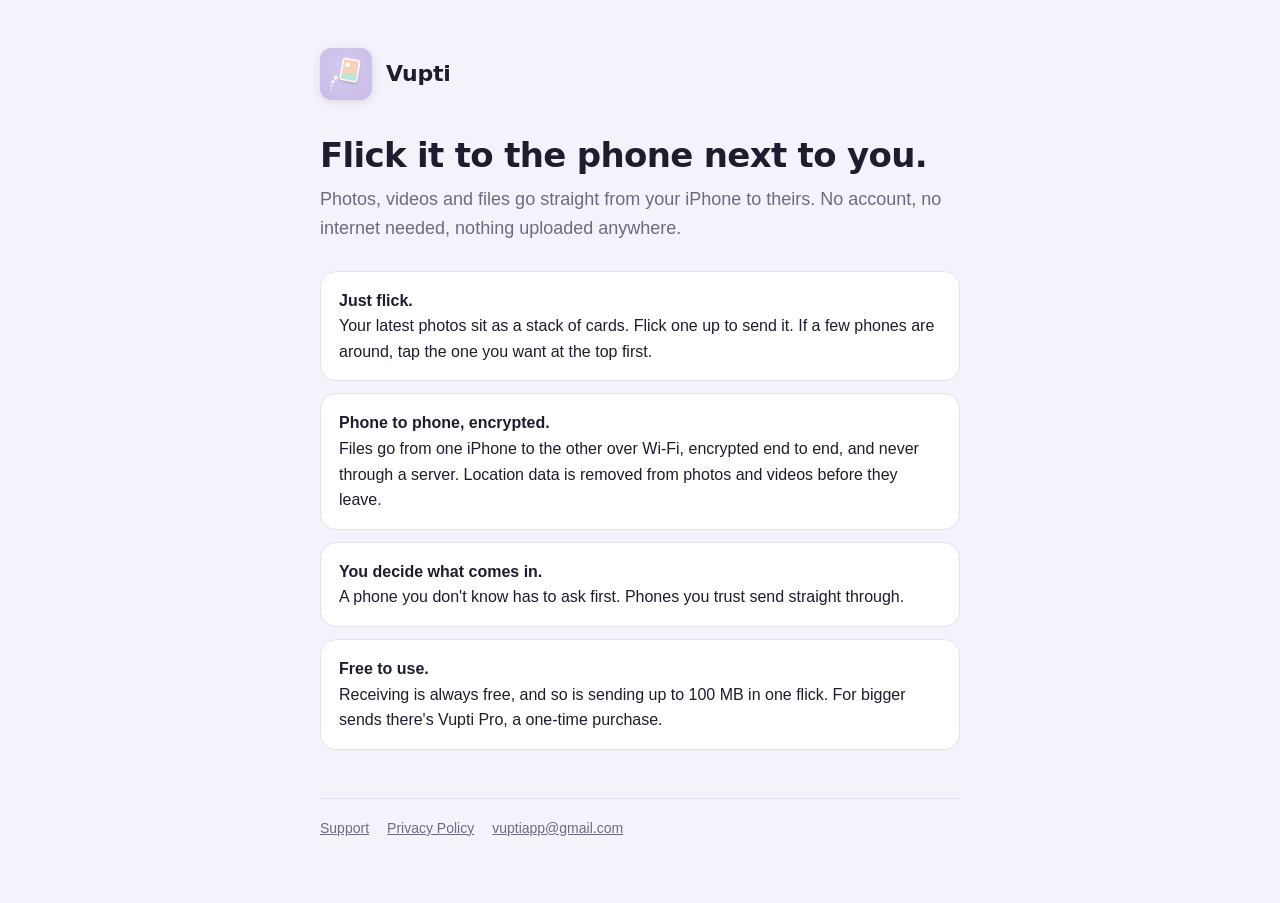
==== index.html @ 4b9efb9f "Vupti site: home, privacy policy, support" ====
<!DOCTYPE html>
<html lang="en">
<head>
<meta charset="utf-8">
<meta name="viewport" content="width=device-width, initial-scale=1">
<title>Vupti</title>
<meta name="description" content="Flick photos and files to the iPhone next to you. No account, no internet needed, nothing uploaded anywhere.">
<link rel="icon" href="icon.svg" type="image/svg+xml">
<link rel="stylesheet" href="style.css">
</head>
<body>
<div class="page">
  <header class="brand"><a href="./"><img src="icon.svg" alt=""><span>Vupti</span></a></header>

  <h1>Flick it to the phone next to you.</h1>
  <p class="lede">Photos, videos and files go straight from your iPhone to theirs. No account, no internet needed, nothing uploaded anywhere.</p>

  <ul class="points">
    <li><strong>Just flick.</strong>Your latest photos sit as a stack of cards. Flick one up to send it. If a few phones are around, tap the one you want at the top first.</li>
    <li><strong>Phone to phone, encrypted.</strong>Files go from one iPhone to the other over Wi-Fi, encrypted end to end, and never through a server. Location data is removed from photos and videos before they leave.</li>
    <li><strong>You decide what comes in.</strong>A phone you don't know has to ask first. Phones you trust send straight through.</li>
    <li><strong>Free to use.</strong>Receiving is always free, and so is sending up to 100 MB in one flick. For bigger sends there's Vupti Pro, a one-time purchase.</li>
  </ul>

  <footer>
    <a href="support.html">Support</a>
    <a href="privacy-policy.html">Privacy Policy</a>
    <a href="mailto:vuptiapp@gmail.com">vuptiapp@gmail.com</a>
  </footer>
</div>
</body>
</html>
---- style.css ----
:root {
  --ground: #f4f2fa;
  --surface: #ffffff;
  --text: #1f1c2e;
  --muted: #6e6a82;
  --accent: #6d5fd6;
  --line: #e4e0f0;
  color-scheme: light dark;
}
@media (prefers-color-scheme: dark) {
  :root {
    --ground: #15141b;
    --surface: #1e1d27;
    --text: #eeecf6;
    --muted: #a29db8;
    --accent: #a99ef0;
    --line: #2c2a38;
  }
}
* { box-sizing: border-box; }
body {
  margin: 0;
  background: var(--ground);
  color: var(--text);
  font: 16px/1.6 -apple-system, BlinkMacSystemFont, "SF Pro Text", "Segoe UI", Roboto, sans-serif;
  -webkit-font-smoothing: antialiased;
}
.page { max-width: 680px; margin: 0 auto; padding: 48px 20px 64px; }
header.brand { display: flex; align-items: center; gap: 14px; margin-bottom: 36px; }
header.brand a { display: flex; align-items: center; gap: 14px; color: inherit; text-decoration: none; }
header.brand img { width: 52px; height: 52px; border-radius: 22.4%; box-shadow: 0 2px 8px rgba(40, 30, 90, .12); }
header.brand span { font: 700 22px/1 "SF Pro Rounded", -apple-system, system-ui, sans-serif; letter-spacing: -.01em; }
h1 { font: 700 34px/1.15 "SF Pro Rounded", -apple-system, system-ui, sans-serif; letter-spacing: -.02em; margin: 0 0 10px; text-wrap: balance; }
h2 { font-size: 19px; line-height: 1.3; margin: 34px 0 8px; }
h3 { font-size: 16px; margin: 22px 0 4px; }
p, li { margin: 0 0 12px; }
ul { padding-left: 20px; margin: 0 0 12px; }
.lede { font-size: 18px; color: var(--muted); margin-bottom: 28px; }
.meta { color: var(--muted); font-size: 14px; margin-bottom: 28px; }
a { color: var(--accent); }
.card { background: var(--surface); border: 1px solid var(--line); border-radius: 18px; padding: 22px 24px; margin: 22px 0; }
.card p:last-child, .card ul:last-child { margin-bottom: 0; }
.points { list-style: none; padding: 0; display: grid; gap: 12px; }
.points li { background: var(--surface); border: 1px solid var(--line); border-radius: 16px; padding: 16px 18px; margin: 0; }
.points strong { display: block; }
footer { margin-top: 48px; padding-top: 18px; border-top: 1px solid var(--line); color: var(--muted); font-size: 14px; display: flex; flex-wrap: wrap; gap: 8px 18px; }
footer a { color: var(--muted); }
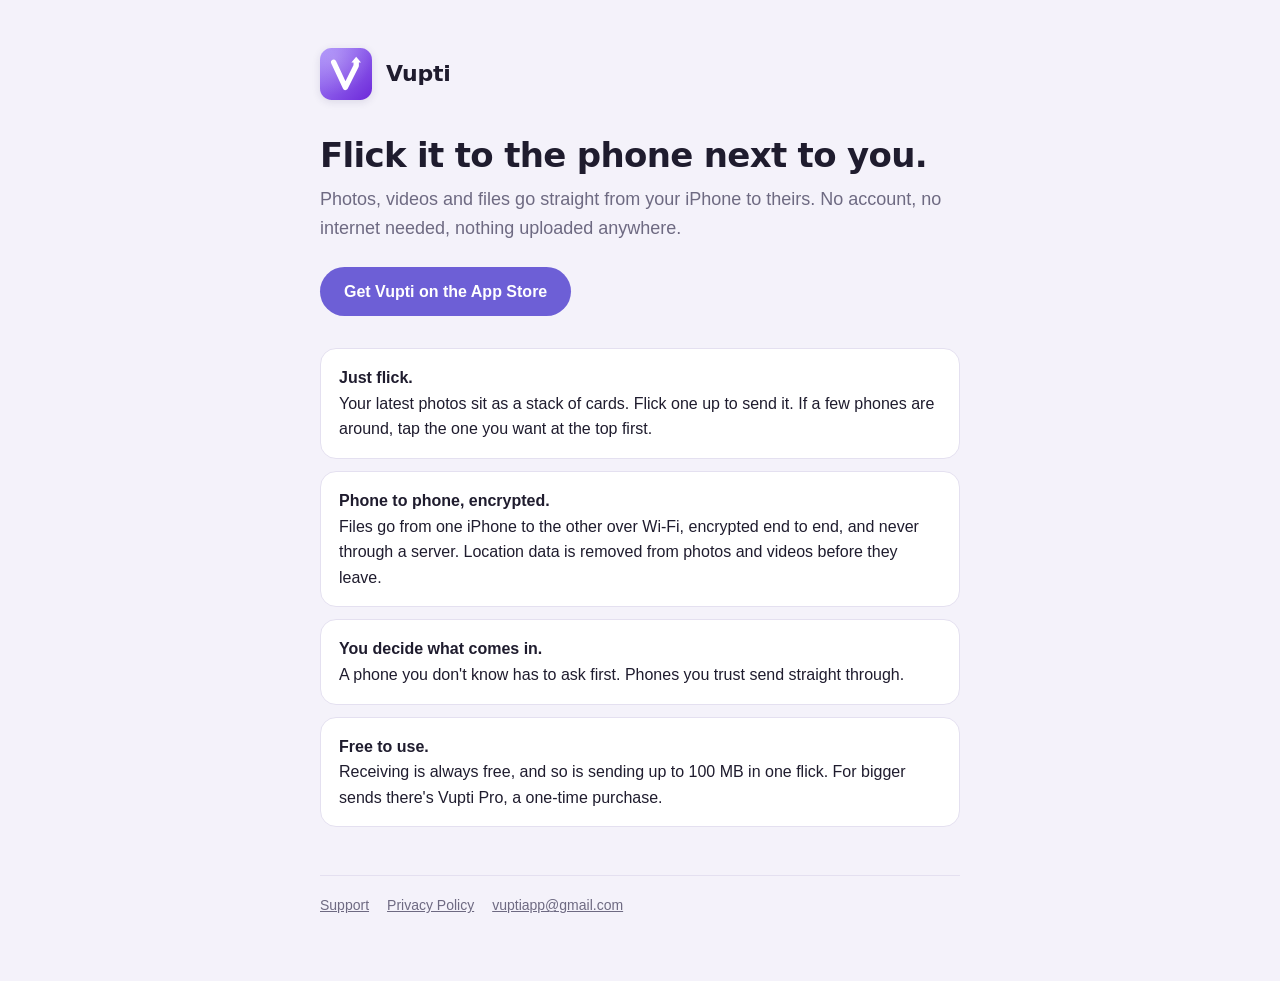
==== commit 8a9533b7: "Vupti is live: new icon and an App Store link - icon.svg is now the shipped app icon (lavender field" ====
--- a/index.html
+++ b/index.html
@@ -15,6 +15,8 @@
   <h1>Flick it to the phone next to you.</h1>
   <p class="lede">Photos, videos and files go straight from your iPhone to theirs. No account, no internet needed, nothing uploaded anywhere.</p>
 
+  <p class="get"><a href="https://apps.apple.com/app/id6812084606">Get Vupti on the App Store</a></p>
+
   <ul class="points">
     <li><strong>Just flick.</strong>Your latest photos sit as a stack of cards. Flick one up to send it. If a few phones are around, tap the one you want at the top first.</li>
     <li><strong>Phone to phone, encrypted.</strong>Files go from one iPhone to the other over Wi-Fi, encrypted end to end, and never through a server. Location data is removed from photos and videos before they leave.</li>
--- a/style.css
+++ b/style.css
@@ -4,6 +4,7 @@
   --text: #1f1c2e;
   --muted: #6e6a82;
   --accent: #6d5fd6;
+  --on-accent: #ffffff;
   --line: #e4e0f0;
   color-scheme: light dark;
 }
@@ -14,6 +15,7 @@
     --text: #eeecf6;
     --muted: #a29db8;
     --accent: #a99ef0;
+    --on-accent: #17151f;
     --line: #2c2a38;
   }
 }
@@ -35,7 +37,9 @@
 h3 { font-size: 16px; margin: 22px 0 4px; }
 p, li { margin: 0 0 12px; }
 ul { padding-left: 20px; margin: 0 0 12px; }
-.lede { font-size: 18px; color: var(--muted); margin-bottom: 28px; }
+.lede { font-size: 18px; color: var(--muted); margin-bottom: 24px; }
+.get { margin: 0 0 32px; }
+.get a { display: inline-block; background: var(--accent); color: var(--on-accent); text-decoration: none; font-weight: 600; padding: 12px 24px; border-radius: 999px; }
 .meta { color: var(--muted); font-size: 14px; margin-bottom: 28px; }
 a { color: var(--accent); }
 .card { background: var(--surface); border: 1px solid var(--line); border-radius: 18px; padding: 22px 24px; margin: 22px 0; }
